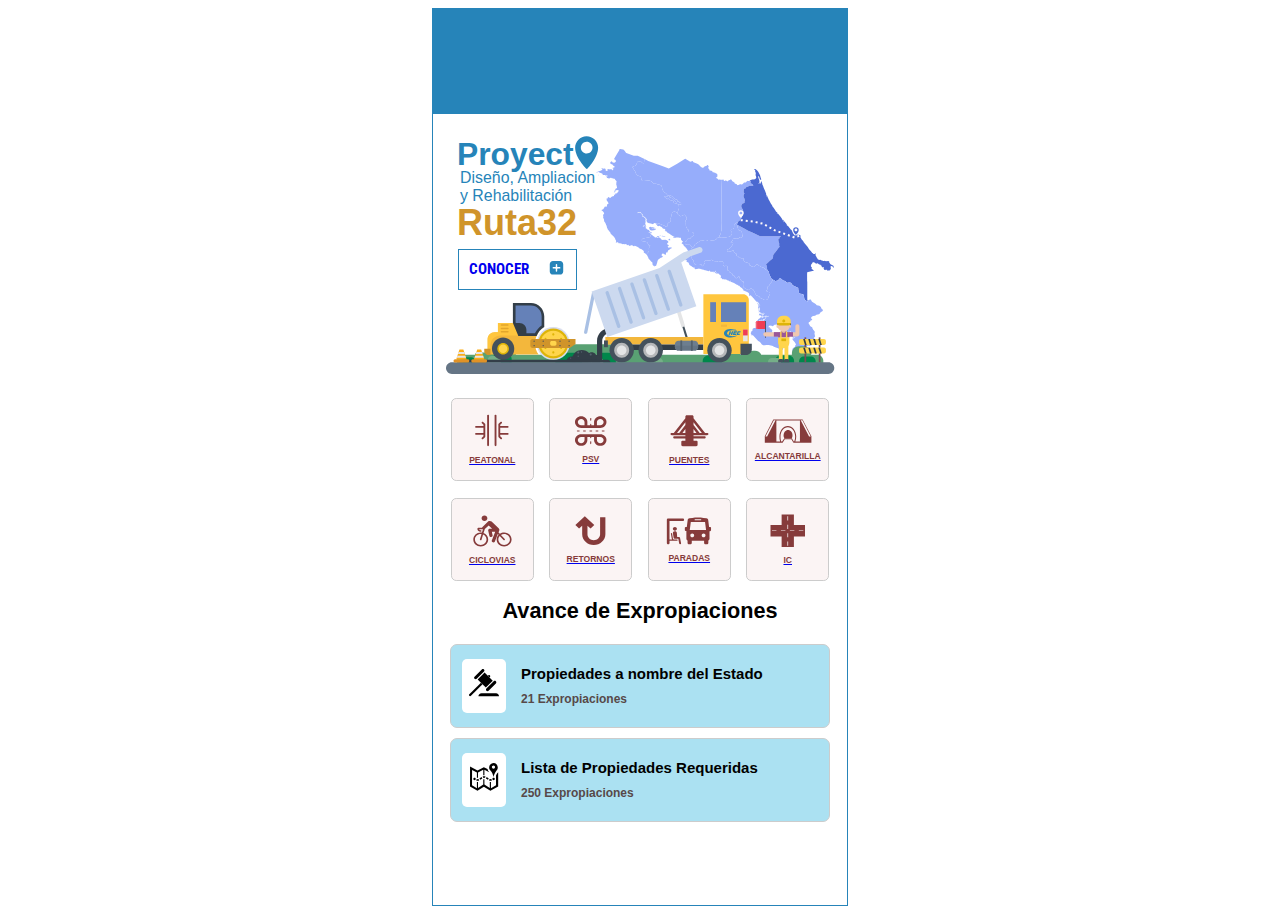
==== index.html @ 9e27ae43 "Add files via upload" ====
<!DOCTYPE html>
<html lang="en">
<head>
    <meta charset="UTF-8">
    <meta name="viewport" content="width=device-width, initial-scale=1.0">
    <title>Chec App</title>
    <link rel="stylesheet" href="main.css">
    <link href="https://fonts.googleapis.com/css2?family=Roboto+Condensed:wght@300&display=swap" rel="stylesheet">
    <link href="https://fonts.googleapis.com/css2?family=Noto+Serif+SC:wght@300&display=swap" rel="stylesheet">
    <link href="https://fonts.googleapis.com/css2?family=Noto+Sans+SC:wght@100;900&family=Noto+Serif+SC:wght@300&display=swap" rel="stylesheet">
</head>
<body>
    <div class="flex_container">
        <div class="on1">
            <div class="logo">
                <a href="#"><img src="/LogoCHEC.svg" alt=""></a>
            </div>
            
        </div>
        <div class="on2">
            <div class="title">
                <img class="pin" src="/pin.svg" alt="">
                <span class="proyect">Proyect</span>
                <span class="textSmall">Diseño, Ampliacion y Rehabilitación</span>
                <span class="proyect1">Ruta32</span>
                <a href="#">
                <div class="conoz">
                    <p class="btnText">CONOCER</p>
                    <img class="mas" src="/mas.svg" alt="">
                </div>
                </a>
            </div>
            <img src="/imgHome.svg" alt="">
        </div>
        <div class="on3">
            <a href="#">
                <div class="btn1">
                    <img src="/peatones.svg" alt="">
                    <span class="btn_text">PEATONAL</span>
                </div>
            </a>
            <a href="#">
                <div class="btn1">
                    <img src="/PSV.svg" alt="">
                    <span class="btn_text">PSV</span>
                </div>
            </a>
            <a href="#">
                <div class="btn1">
                    <img src="/puente.svg" alt="">
                    <span class="btn_text">PUENTES</span>
                </div>
            </a>
            <a href="#">
                <div class="btn1">
                    <img src="/alcantarilla.svg" alt="">
                    <span class="btn_text">ALCANTARILLA</span>
                </div>
            </a>
            <a href="#">
                <div class="btn1">
                    <img src="/bicicleta.svg" alt="">
                    <span class="btn_text">CICLOVIAS</span>
                </div>
            </a>
            
            <a href="#">
                <div class="btn1">
                    <img src="/retorno.svg" alt="">
                    <span class="btn_text">RETORNOS</span>
                </div>
            </a>
            <a href="#">
                <div class="btn1">
                    <img src="/parada.svg" alt="">
                    <span class="btn_text">PARADAS</span>
                </div>
            </a>
            <a href="#">
                <div class="btn1">
                    <img src="/IC.svg" alt="">
                    <span class="btn_text">IC</span>
                </div>
            </a>
            
        </div>
        <div class="expro">
            <h1>Avance de Expropiaciones</h1>
        </div>
        <a href="#">
            <div class="exproBtn">
                <div class="btnIcon">
                    <img src="/martillo.svg" alt="">
                </div>
                <div class="textBtn">
                    <h4 class="explist">Propiedades a nombre del Estado</h4>
                    <p class="cantExp">21 Expropiaciones</p>
                </div>
                
            </div>
        </a>
        <a href="#">
            <div class="exproBtn">
                <div class="btnIcon">
                    <img src="/mapa.svg" alt="">
                </div>
                <div class="textBtn">
                    <h4 class="explist">Lista de Propiedades Requeridas</h4>
                    <p class="cantExp">250 Expropiaciones</p>
                </div>
                
            </div>
        </a>
        
    </div>
    
</body>
</html>
---- main.css ----
body{
    min-height: 100vh;
    display: flex;
    justify-content: center;    
}
.logo{
    margin-top: 25px;
    margin-left: 25px;
}

.flex_container{
    width: 414px;
    height: 896px;
    display: flex;
    align-items: center;
    flex-direction: column;
    border: 1px solid #2684B9;
}
.on1{
    height: 105px;
    background: #2684B9;
    width: 100%;
}
.on2{
    padding-top: 45px;
    text-align: center;
}
.pin{
    position: absolute;
    margin-left: -65px;
    margin-top: -13px;
}
.title{
    margin-top: -10px;
}
.proyect{
    font-family: 'Roboto', sans-serif;
    font-weight: bold;
    font-size: 31.814px;
    color: #2684B9;
    position: absolute;
    margin-left: -183px;
    margin-top: -13px;
}
.textSmall{
    font-family: 'Roboto', sans-serif;
    font-weight: 100;
    font-size: 15.907px;
    color: #2684B9;
    text-align: left;
    position: absolute;
    margin-left: -180px;
    margin-top: 20px;
    width: 140px;
}
.proyect1{
    font-family: 'Roboto', sans-serif;
    font-weight: bold;
    font-size: 36px;
    color: #D0942A;
    position: absolute;
    margin-left: -183px;
    margin-top: 53px;
}
.conoz{
    position: absolute;
    display: flex;
    width: 117px;
    height: 39px;
    background: #FFFFFF;
    border: 1.77273px solid #2684B9;
    margin-top: 100px;
    margin-left: 12px;
    font-family: 'Roboto Condensed', sans-serif;
    font-style: normal;
    font-weight: bold;
    font-size: 15.3058px;
    background: #FFFFFF;
    border: 1.77273px solid #2684B9;
    text-align: left;
    
}
.mas{
    position: absolute;
    margin-left: 90px;
    margin-top: 11px;
}
.btnText{
    margin-left: 10px;
    margin-top: 10px;
}
.on3{
    height: 200px;      
    display: flex;
    flex-wrap: wrap;
    padding: 20px 10px 0px 10px;
    justify-content: space-around;
}
.btn1{
    width: 81.27px;
    height: 81.27px;
    background: #FBF4F4;
    border-radius: 5.24317px;
    border: 1px solid #ccc;
    display: flex;
    align-items: center;
    flex-direction: column;
    justify-content: center;


}
.btn_text{
    font-family: 'Roboto', sans-serif;
    font-weight: 600;
    font-size: 8.55999px;
    text-align: center;
    color: #863B3B;
    padding-top: 8px;
}
.expro{
    display: flex;
    
}

h1{
    padding-bottom: 20px;
    margin: 0;
    font-family: 'Roboto', sans-serif;
    font-style: normal;
    font-size: 21.68px;
    color: #000000;
    text-align: left;
}
.exproBtn{
    width: 378px;
    height: 82px;
    background: #ABE1F2;
    border-radius: 7px;
    margin-bottom: 10px;
    border: 1px solid #ccc;
}
.btnIcon{
    width: 44px;
    height: 44px;
    background: #FFFFFF;
    border-radius: 5px;
    margin-top: 14px;
    margin-left: 11px;
    float: left;
    text-align: center;
    padding: 10px 0px 0px 0px;
}
.textBtn{
    float: left;
    margin-left: 15px;


}
.explist{
    font-family: 'Roboto', sans-serif;
    font-style: normal;
    font-weight: bold;
    font-size: 15px;
    color: #000000;
    padding: 0;
    margin: 6px 0px 0px 0px 0px;
}
.cantExp{
        font-family: 'Roboto', sans-serif;
    font-style: normal;
    font-weight: 900;
    font-size: 12px;
    line-height: 14px;
    padding: 0;
    margin-top:  -10px;

    color: #574949;
}
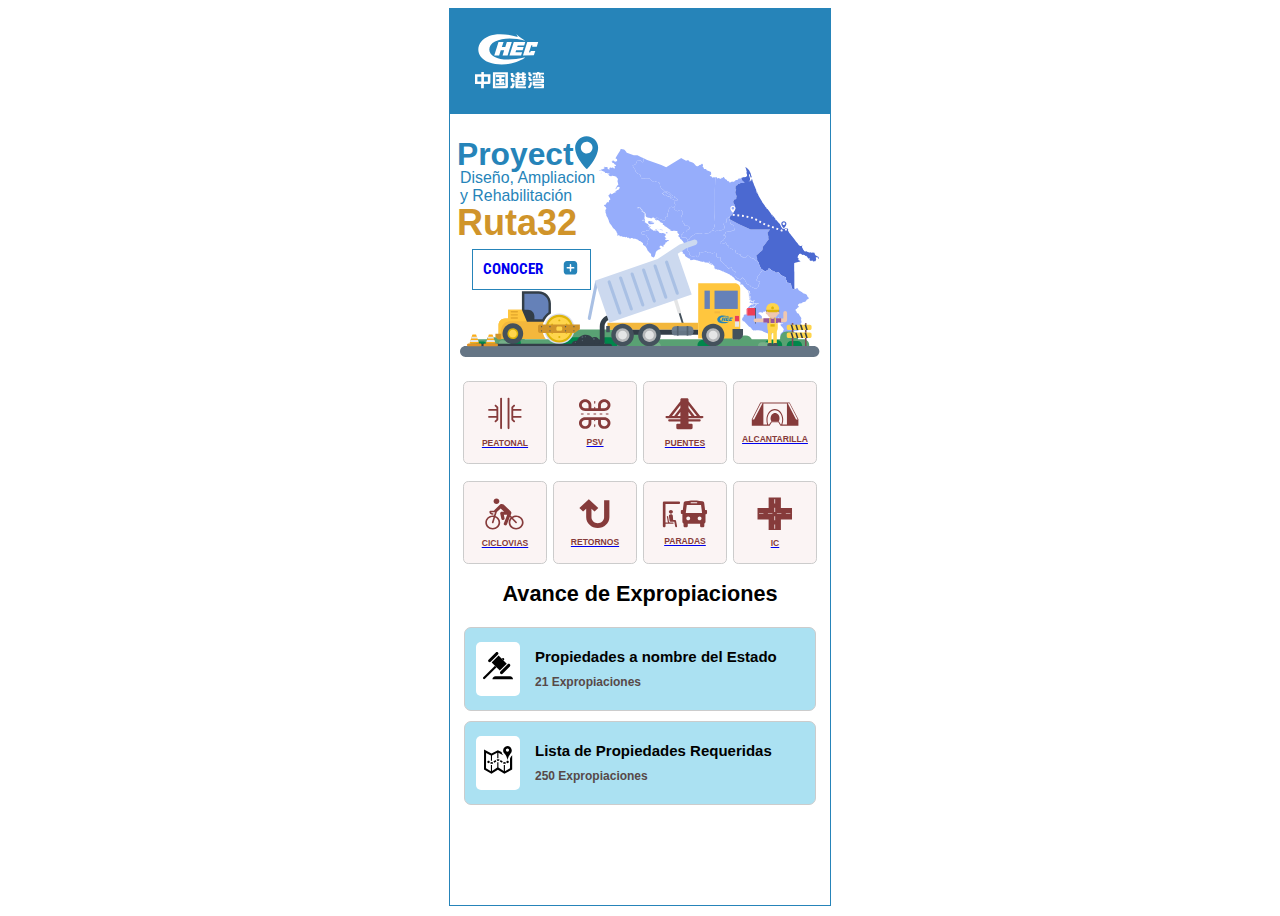
==== commit 7045cd60: "Add files via upload" ====
--- a/index.html
+++ b/index.html
@@ -13,72 +13,72 @@
     <div class="flex_container">
         <div class="on1">
             <div class="logo">
-                <a href="#"><img src="/LogoCHEC.svg" alt=""></a>
+                <a href="#"><img src="LogoCHEC.svg" alt=""></a>
             </div>
             
         </div>
         <div class="on2">
             <div class="title">
-                <img class="pin" src="/pin.svg" alt="">
+                <img class="pin" src="pin.svg" alt="">
                 <span class="proyect">Proyect</span>
                 <span class="textSmall">Diseño, Ampliacion y Rehabilitación</span>
                 <span class="proyect1">Ruta32</span>
                 <a href="#">
                 <div class="conoz">
                     <p class="btnText">CONOCER</p>
-                    <img class="mas" src="/mas.svg" alt="">
+                    <img class="mas" src="mas.svg" alt="">
                 </div>
                 </a>
             </div>
-            <img src="/imgHome.svg" alt="">
+            <img src="imgHome.svg" alt="" width="360px">
         </div>
         <div class="on3">
             <a href="#">
                 <div class="btn1">
-                    <img src="/peatones.svg" alt="">
+                    <img src="peatones.svg" alt="">
                     <span class="btn_text">PEATONAL</span>
                 </div>
             </a>
             <a href="#">
                 <div class="btn1">
-                    <img src="/PSV.svg" alt="">
+                    <img src="PSV.svg" alt="">
                     <span class="btn_text">PSV</span>
                 </div>
             </a>
             <a href="#">
                 <div class="btn1">
-                    <img src="/puente.svg" alt="">
+                    <img src="puente.svg" alt="">
                     <span class="btn_text">PUENTES</span>
                 </div>
             </a>
             <a href="#">
                 <div class="btn1">
-                    <img src="/alcantarilla.svg" alt="">
+                    <img src="alcantarilla.svg" alt="">
                     <span class="btn_text">ALCANTARILLA</span>
                 </div>
             </a>
             <a href="#">
                 <div class="btn1">
-                    <img src="/bicicleta.svg" alt="">
+                    <img src="bicicleta.svg" alt="">
                     <span class="btn_text">CICLOVIAS</span>
                 </div>
             </a>
             
             <a href="#">
                 <div class="btn1">
-                    <img src="/retorno.svg" alt="">
+                    <img src="retorno.svg" alt="">
                     <span class="btn_text">RETORNOS</span>
                 </div>
             </a>
             <a href="#">
                 <div class="btn1">
-                    <img src="/parada.svg" alt="">
+                    <img src="parada.svg" alt="">
                     <span class="btn_text">PARADAS</span>
                 </div>
             </a>
             <a href="#">
                 <div class="btn1">
-                    <img src="/IC.svg" alt="">
+                    <img src="IC.svg" alt="">
                     <span class="btn_text">IC</span>
                 </div>
             </a>
@@ -90,7 +90,7 @@
         <a href="#">
             <div class="exproBtn">
                 <div class="btnIcon">
-                    <img src="/martillo.svg" alt="">
+                    <img src="martillo.svg" alt="">
                 </div>
                 <div class="textBtn">
                     <h4 class="explist">Propiedades a nombre del Estado</h4>
@@ -102,7 +102,7 @@
         <a href="#">
             <div class="exproBtn">
                 <div class="btnIcon">
-                    <img src="/mapa.svg" alt="">
+                    <img src="mapa.svg" alt="">
                 </div>
                 <div class="textBtn">
                     <h4 class="explist">Lista de Propiedades Requeridas</h4>
--- a/main.css
+++ b/main.css
@@ -9,7 +9,7 @@
 }
 
 .flex_container{
-    width: 414px;
+    width: 380px;
     height: 896px;
     display: flex;
     align-items: center;
@@ -132,7 +132,7 @@
     text-align: left;
 }
 .exproBtn{
-    width: 378px;
+    width: 350px;
     height: 82px;
     background: #ABE1F2;
     border-radius: 7px;
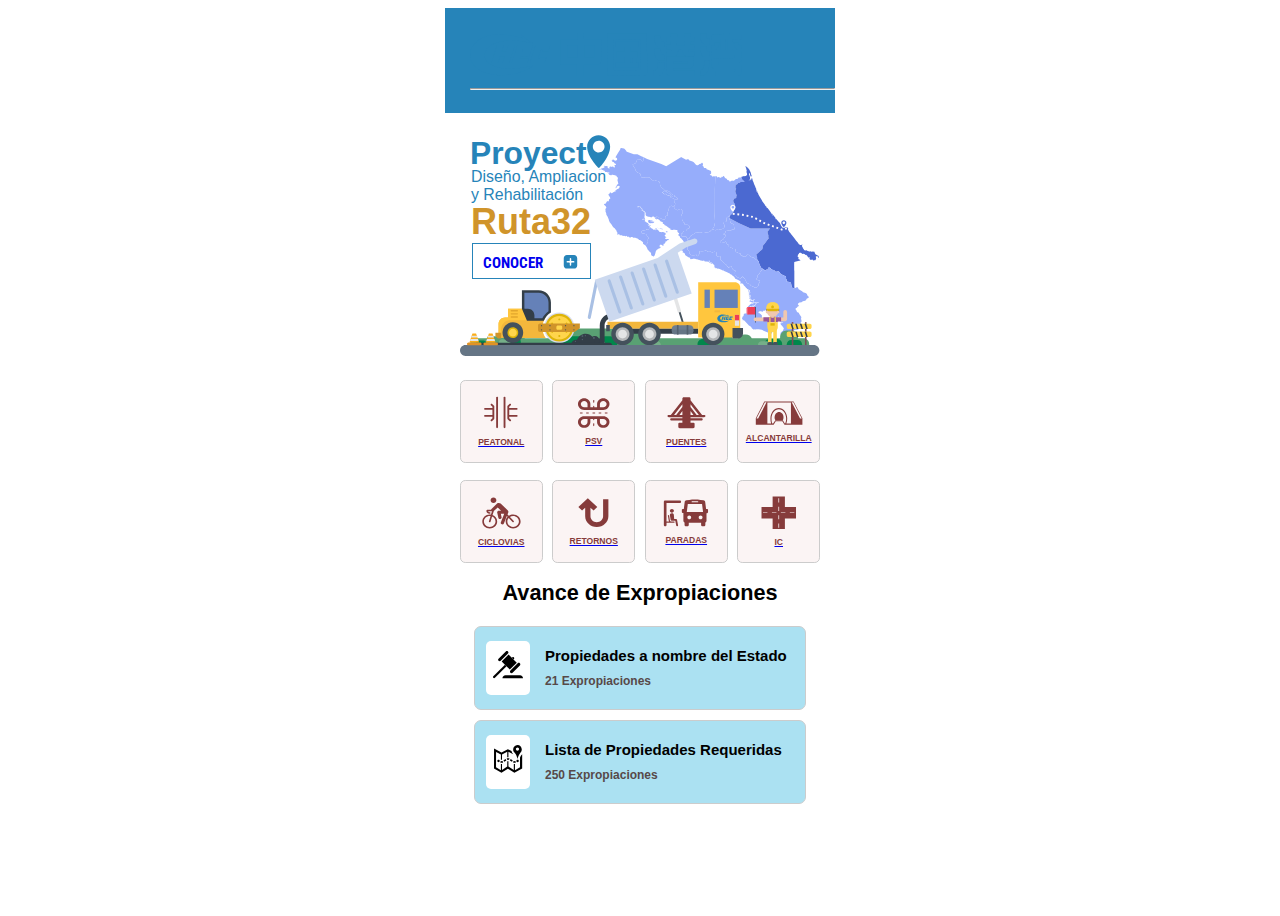
==== commit 2f5495a2: "Add files via upload" ====
--- a/index.html
+++ b/index.html
@@ -13,7 +13,8 @@
     <div class="flex_container">
         <div class="on1">
             <div class="logo">
-                <a href="#"><img src="LogoCHEC.svg" alt=""></a>
+                <a href="#"><img src="LogoCHECblue.svg" alt=""></a>
+                <hr>
             </div>
             
         </div>
@@ -87,7 +88,7 @@
         <div class="expro">
             <h1>Avance de Expropiaciones</h1>
         </div>
-        <a href="#">
+        <a href="https://lemaliang.github.io/">
             <div class="exproBtn">
                 <div class="btnIcon">
                     <img src="martillo.svg" alt="">
--- a/main.css
+++ b/main.css
@@ -9,12 +9,11 @@
 }
 
 .flex_container{
-    width: 380px;
+    width: 390px;
     height: 896px;
     display: flex;
     align-items: center;
     flex-direction: column;
-    border: 1px solid #2684B9;
 }
 .on1{
     height: 105px;
@@ -27,7 +26,7 @@
 }
 .pin{
     position: absolute;
-    margin-left: -65px;
+    margin-left: -53px;
     margin-top: -13px;
 }
 .title{
@@ -39,7 +38,7 @@
     font-size: 31.814px;
     color: #2684B9;
     position: absolute;
-    margin-left: -183px;
+    margin-left: -170px;
     margin-top: -13px;
 }
 .textSmall{
@@ -49,7 +48,7 @@
     color: #2684B9;
     text-align: left;
     position: absolute;
-    margin-left: -180px;
+    margin-left: -169px;
     margin-top: 20px;
     width: 140px;
 }
@@ -59,17 +58,17 @@
     font-size: 36px;
     color: #D0942A;
     position: absolute;
-    margin-left: -183px;
+    margin-left: -169px;
     margin-top: 53px;
 }
 .conoz{
     position: absolute;
     display: flex;
     width: 117px;
-    height: 39px;
+    height: 34px;
     background: #FFFFFF;
     border: 1.77273px solid #2684B9;
-    margin-top: 100px;
+    margin-top: 95px;
     margin-left: 12px;
     font-family: 'Roboto Condensed', sans-serif;
     font-style: normal;
@@ -132,7 +131,7 @@
     text-align: left;
 }
 .exproBtn{
-    width: 350px;
+    width: 330px;
     height: 82px;
     background: #ABE1F2;
     border-radius: 7px;
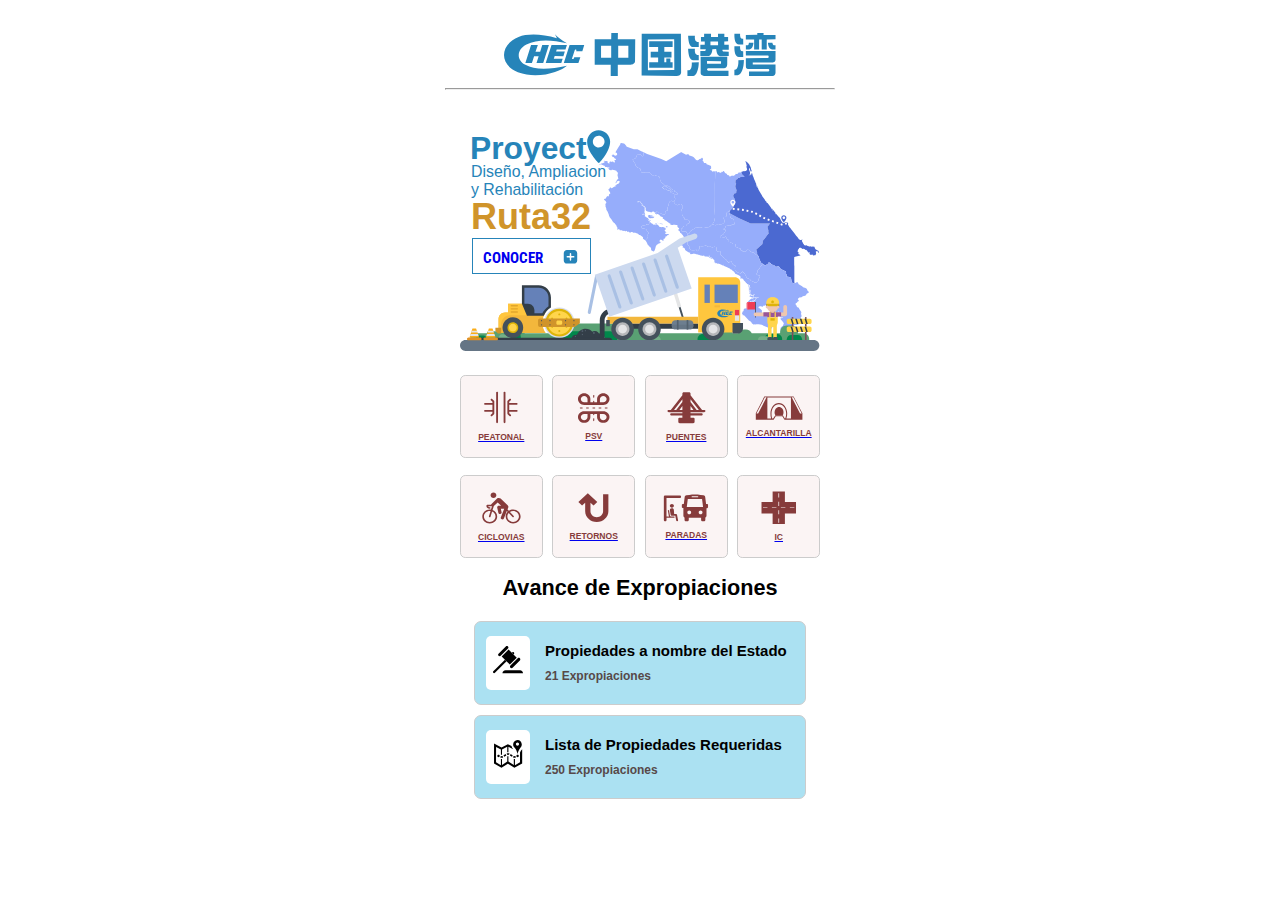
==== commit 745d6b9a: "Add files via upload" ====
--- a/index.html
+++ b/index.html
@@ -34,7 +34,7 @@
             <img src="imgHome.svg" alt="" width="360px">
         </div>
         <div class="on3">
-            <a href="#">
+            <a href="puentes.html">
                 <div class="btn1">
                     <img src="peatones.svg" alt="">
                     <span class="btn_text">PEATONAL</span>
@@ -46,7 +46,7 @@
                     <span class="btn_text">PSV</span>
                 </div>
             </a>
-            <a href="#">
+            <a href="puentesNuevos.html">
                 <div class="btn1">
                     <img src="puente.svg" alt="">
                     <span class="btn_text">PUENTES</span>
@@ -65,7 +65,7 @@
                 </div>
             </a>
             
-            <a href="#">
+            <a href="retornos.html">
                 <div class="btn1">
                     <img src="retorno.svg" alt="">
                     <span class="btn_text">RETORNOS</span>
--- a/main.css
+++ b/main.css
@@ -5,7 +5,7 @@
 }
 .logo{
     margin-top: 25px;
-    margin-left: 25px;
+    text-align: center;
 }
 
 .flex_container{
@@ -16,9 +16,14 @@
     flex-direction: column;
 }
 .on1{
-    height: 105px;
-    background: #2684B9;
+    height: 100px;
     width: 100%;
+    color: #2684B9;
+    font-weight: bold;
+}
+.zh{
+    width: 180px;
+    text-align: center;
 }
 .on2{
     padding-top: 45px;
@@ -165,13 +170,55 @@
     margin: 6px 0px 0px 0px 0px;
 }
 .cantExp{
-        font-family: 'Roboto', sans-serif;
+    font-family: 'Roboto', sans-serif;
     font-style: normal;
     font-weight: 900;
     font-size: 12px;
-    line-height: 14px;
     padding: 0;
     margin-top:  -10px;
 
     color: #574949;
 }
+
+.listContainer{
+    display: flex;
+}
+
+ol li { 
+    padding: 8px;
+    font-family: 'Roboto', sans-serif;
+    font-style: normal;
+    font-weight: 900;
+    font-size: 13px;
+    border-bottom: 1px solid #ccc ;
+    color: #7D6363;
+    width: 300px;
+    margin-left: -25px;
+}
+ul li {
+    font-family: 'Roboto', sans-serif;
+    font-style: normal;
+    font-weight: 900;
+    font-size: 12px;
+    border-bottom: 1px solid #ccc ;
+    color: #7D6363;
+    width: 60px;
+    margin-left: -25px; 
+    list-style: none;
+    text-align: right;
+    margin-bottom: 8px;
+}
+ol li::after{
+    content: '';
+    position: absolute;
+    width: 55px;
+    height: 18px;
+    background-color: #ccc;
+    border-radius: 5px;
+    z-index: -100;
+    margin-left: -65px;
+    padding: 7px;
+    margin-top: -5px;
+
+}
+
